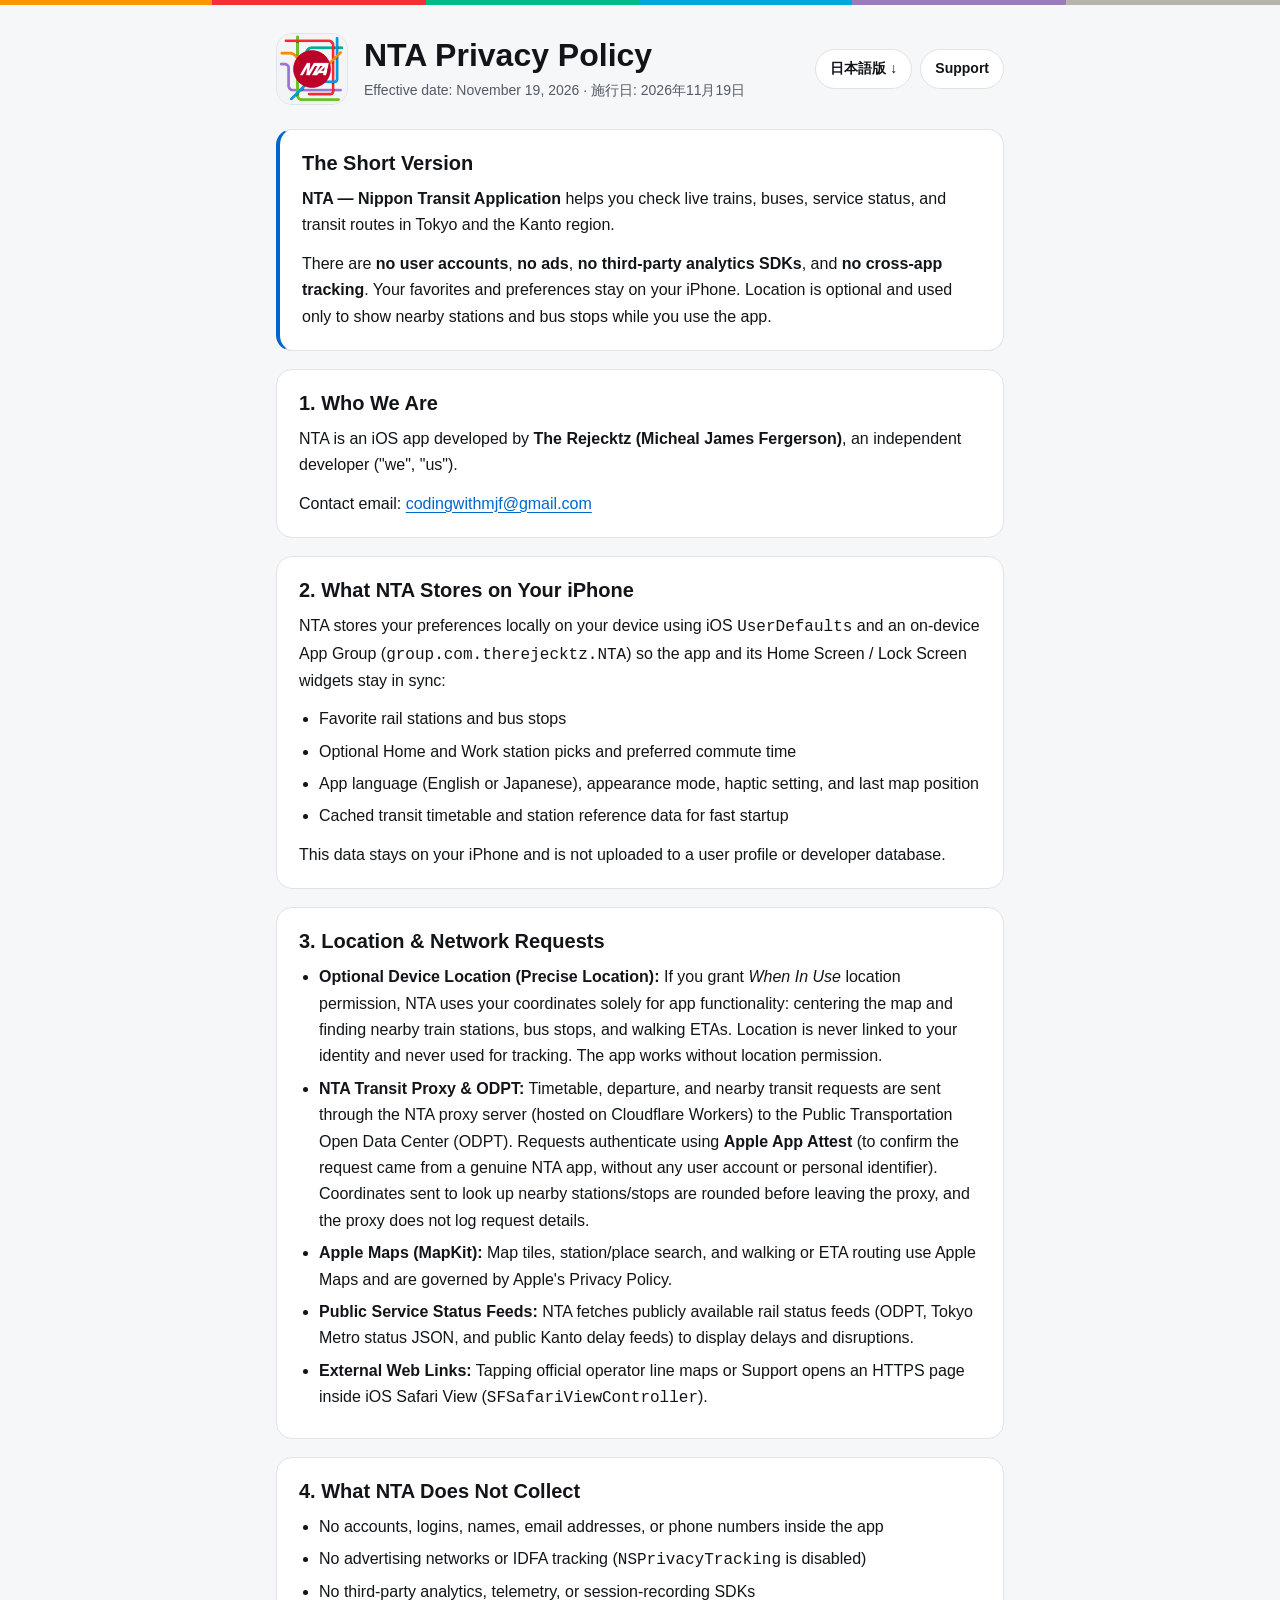
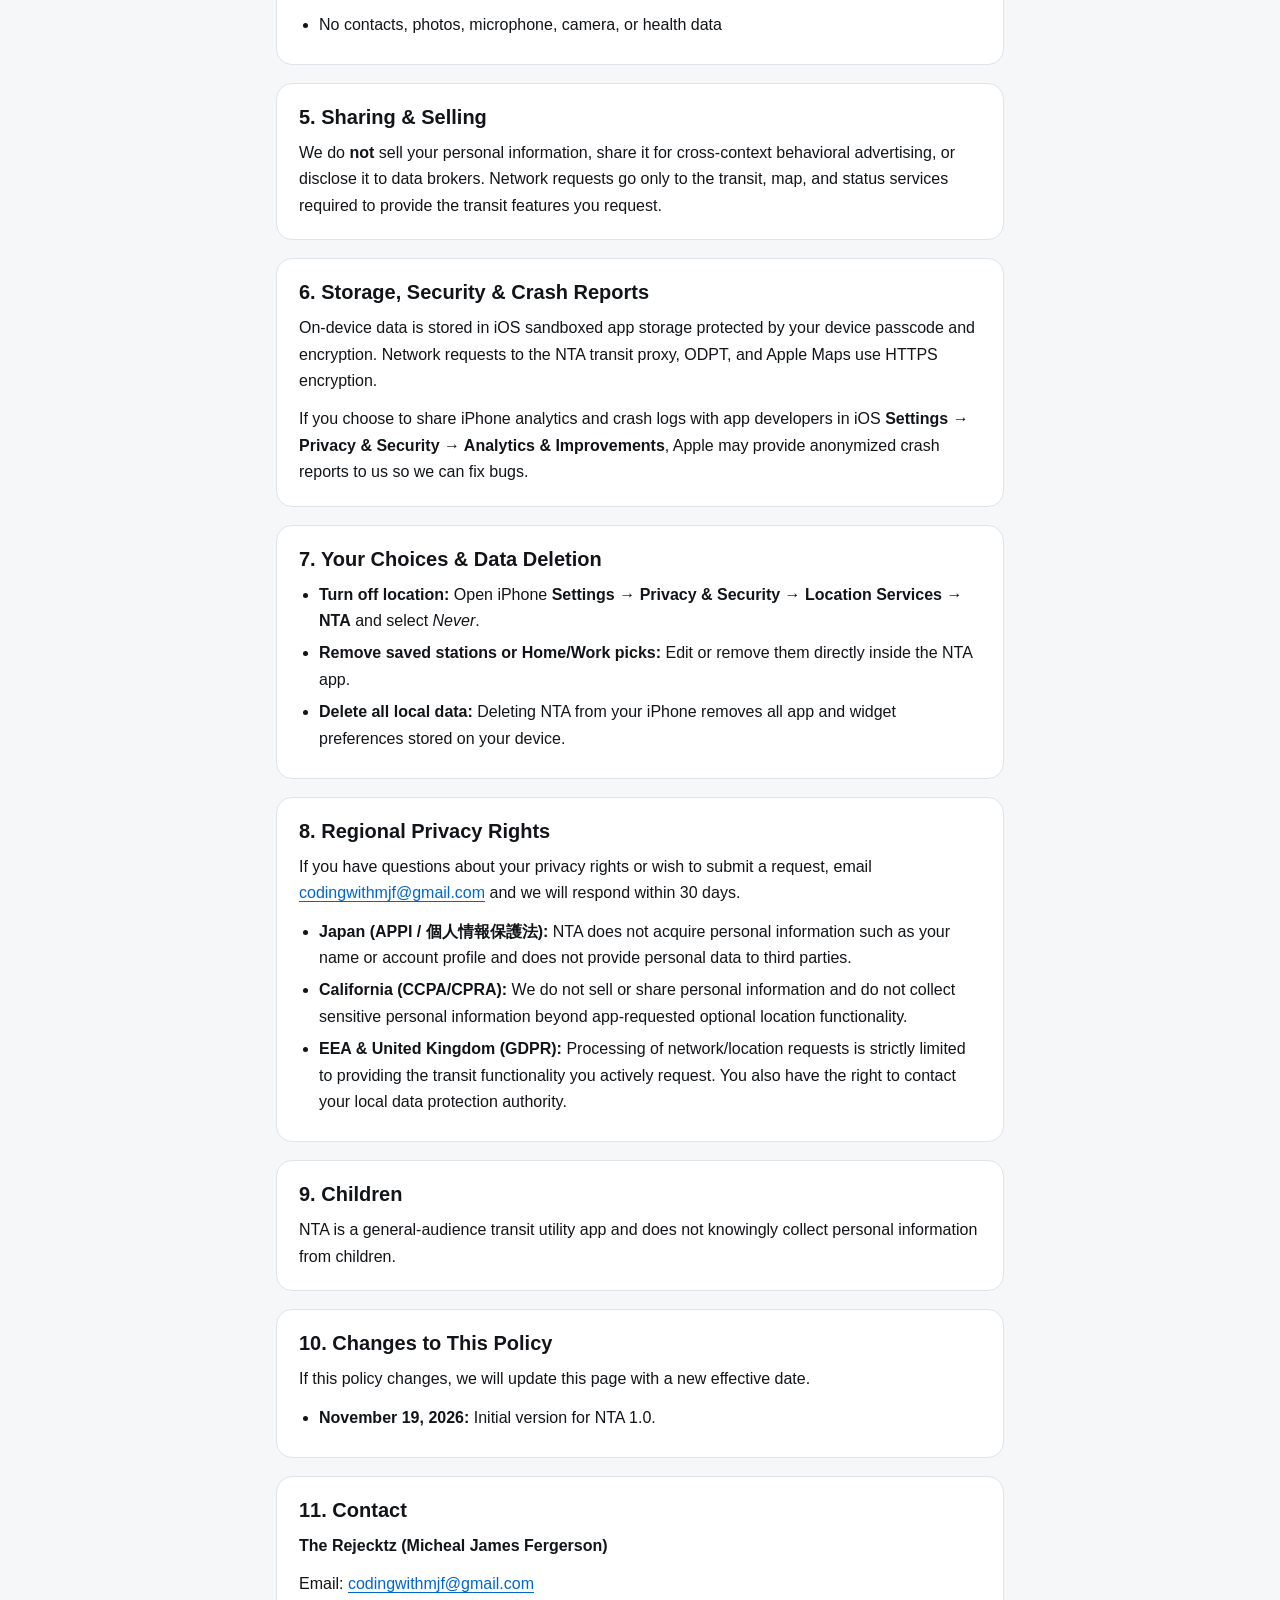
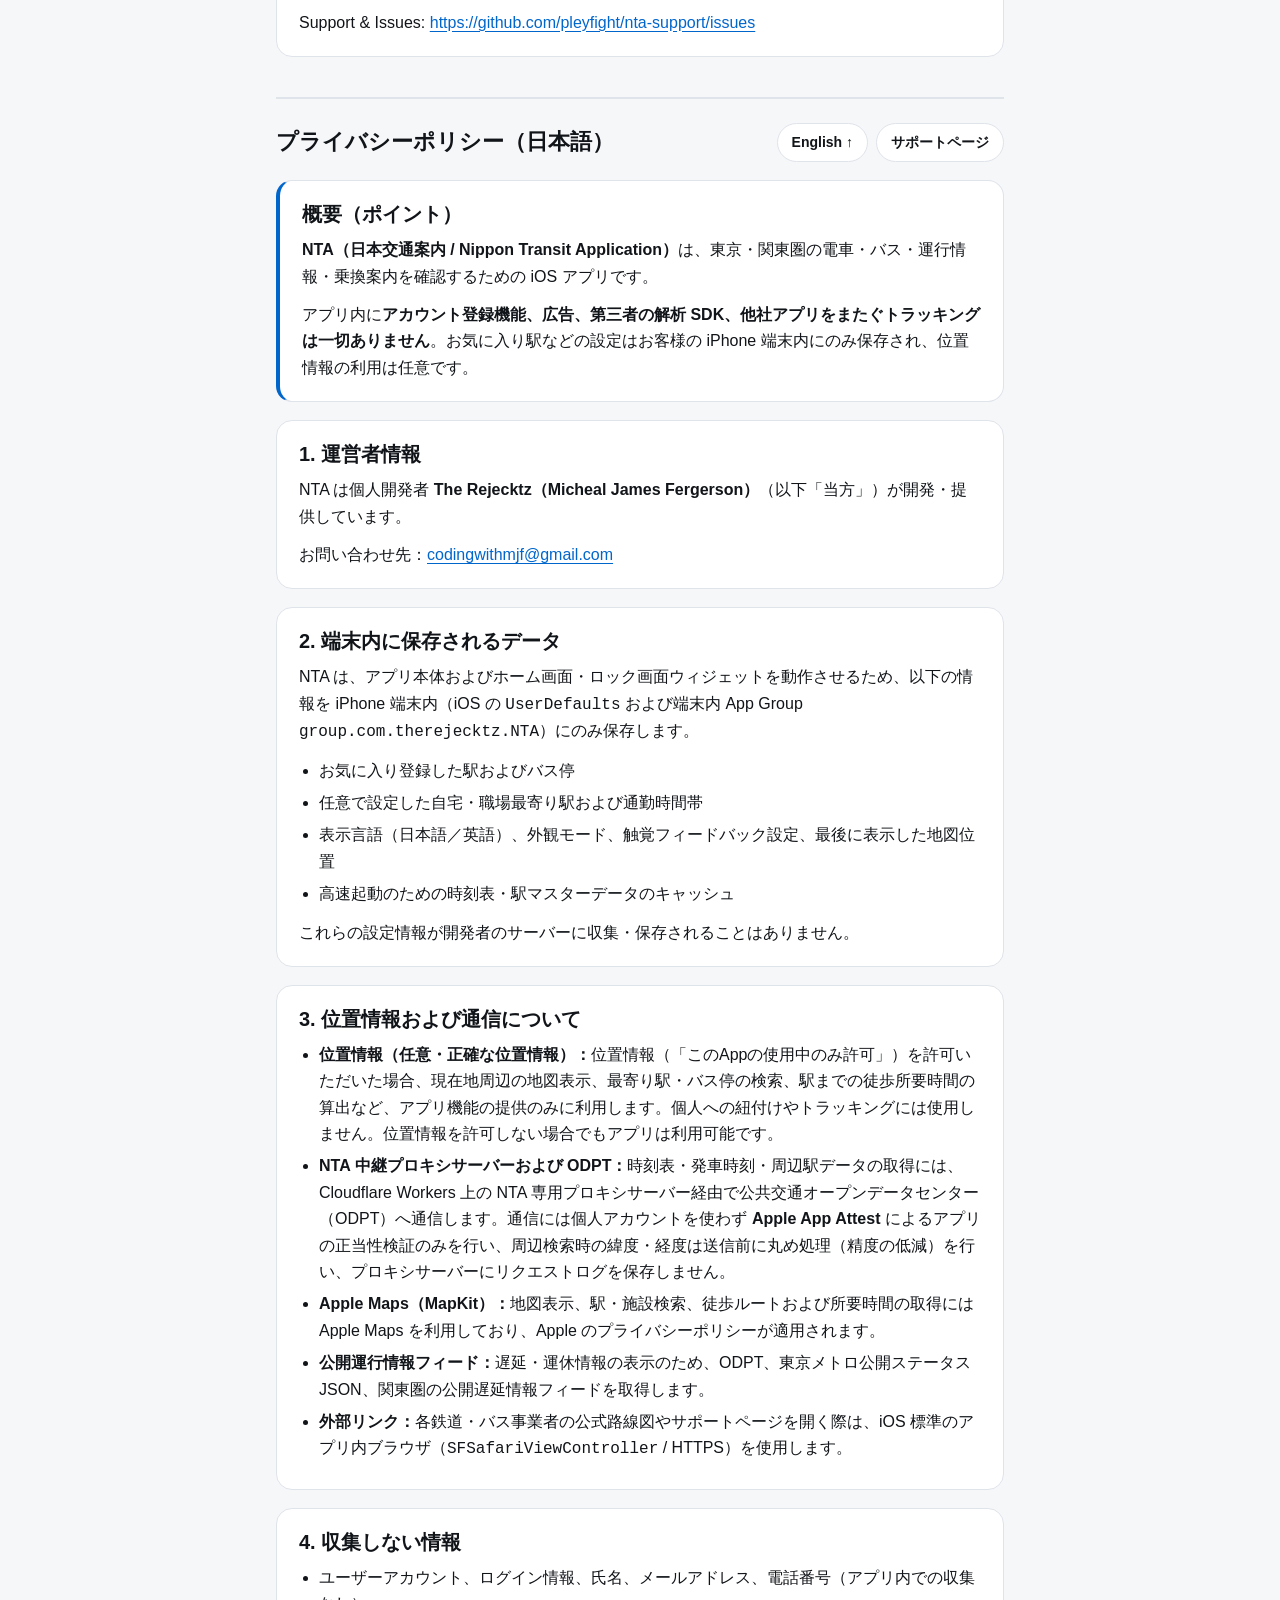
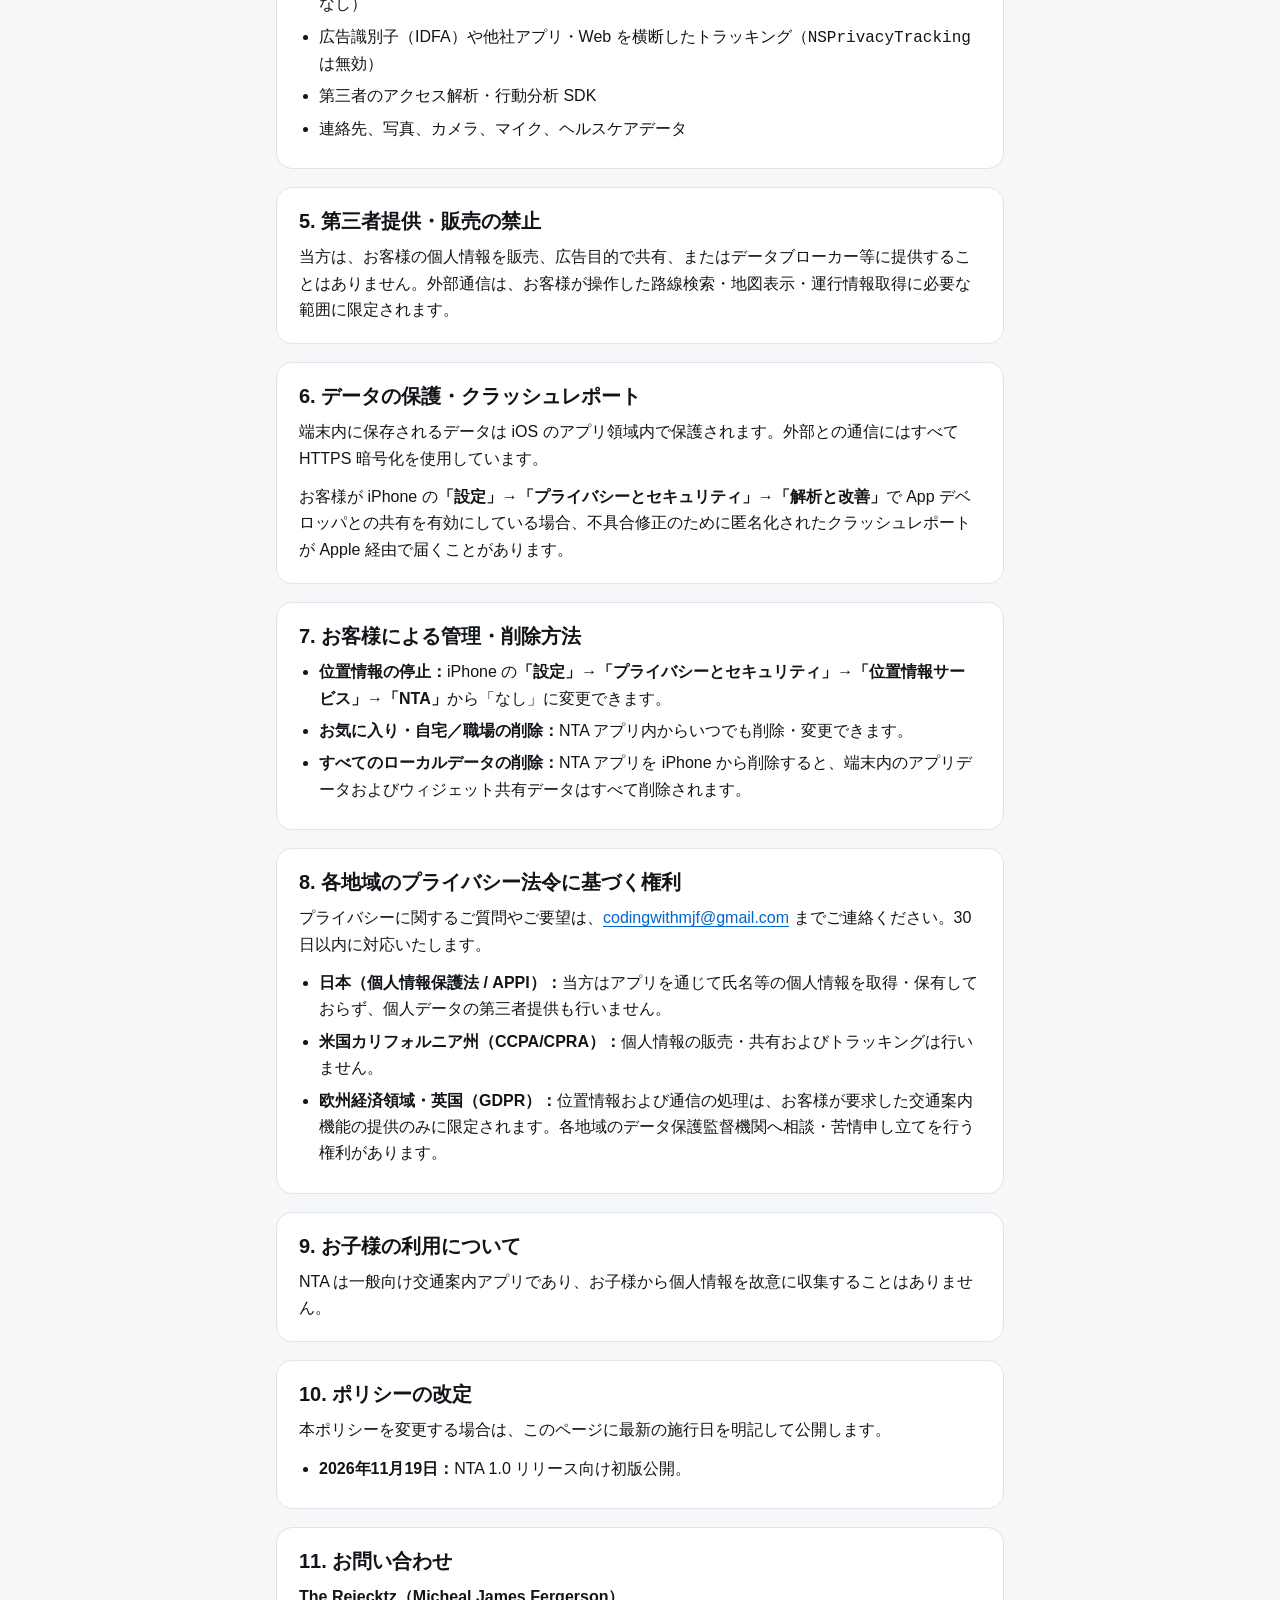
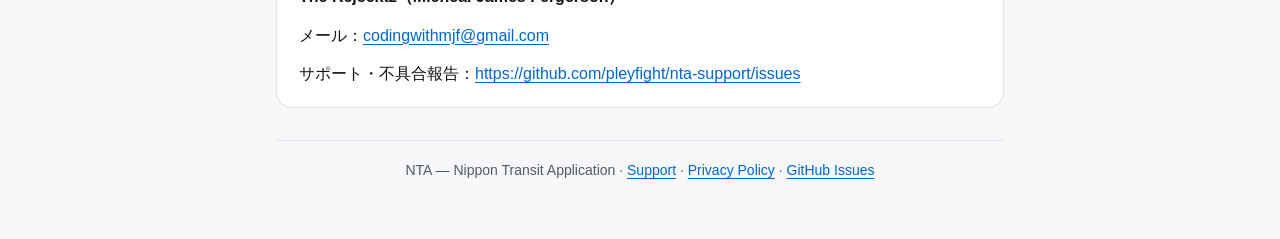
==== privacy.html @ 33166bc8 "Initial NTA support and privacy policy site" ====
<!doctype html>
<html lang="en">
<head>
<meta charset="utf-8">
<meta name="viewport" content="width=device-width, initial-scale=1">
<title>NTA — Privacy Policy / プライバシーポリシー</title>
<meta name="description" content="Privacy Policy for NTA — Nippon Transit Application (iOS). What data is used, what stays on your iPhone, and your rights. 東京・関東圏向けアプリ NTA のプライバシーポリシー。">
<link rel="icon" href="icon.png">
<link rel="apple-touch-icon" href="apple-touch-icon.png">
<style>
:root {
  --bg: #f6f7f9;
  --card: #ffffff;
  --ink: #111418;
  --muted: #525a65;
  --border: #dfe3ea;
  --accent: #0066cc;
  --accent-ink: #ffffff;
  --stripe: linear-gradient(90deg, #ff9500 0% 16.6%, #f62e36 16.6% 33.3%, #00bb85 33.3% 50%, #00a7db 50% 66.6%, #9b7cb6 66.6% 83.3%, #b5b5ac 83.3% 100%);
}
@media (prefers-color-scheme: dark) {
  :root {
    --bg: #0c0f14;
    --card: #151a22;
    --ink: #f1f4f8;
    --muted: #a6b0bd;
    --border: #272f3b;
    --accent: #4ea1ff;
    --accent-ink: #07121e;
  }
}
* { box-sizing: border-box; }
html { scroll-behavior: smooth; }
@media (prefers-reduced-motion: reduce) { html { scroll-behavior: auto; } }
body {
  margin: 0;
  background: var(--bg);
  color: var(--ink);
  font: 16px/1.65 -apple-system, BlinkMacSystemFont, "Hiragino Sans", "Hiragino Kaku Gothic ProN", "Yu Gothic", "Helvetica Neue", Arial, sans-serif;
}
.line-stripe { height: 5px; width: 100%; background: var(--stripe); }
main { max-width: 760px; margin: 0 auto; padding: 28px 16px 64px; }
header {
  display: flex;
  flex-wrap: wrap;
  align-items: center;
  justify-content: space-between;
  gap: 16px;
  margin-bottom: 24px;
}
.brand { display: flex; align-items: center; gap: 16px; min-width: 0; }
.brand img {
  width: 72px;
  height: 72px;
  border-radius: 16px;
  border: 1px solid var(--border);
  flex: none;
}
h1 { font-size: clamp(24px, 5vw, 32px); line-height: 1.2; margin: 0; font-weight: 700; }
.subtitle { margin: 4px 0 0; color: var(--muted); font-size: 14px; }
.lang-bar { display: flex; flex-wrap: wrap; gap: 8px; }
.pill {
  display: inline-block;
  padding: 7px 14px;
  border-radius: 999px;
  border: 1px solid var(--border);
  background: var(--card);
  color: var(--ink);
  text-decoration: none;
  font-size: 14px;
  font-weight: 600;
}
.card {
  background: var(--card);
  border: 1px solid var(--border);
  border-radius: 16px;
  padding: 20px 22px;
  margin-bottom: 18px;
  scroll-margin-top: 16px;
}
.card.summary { border-left: 4px solid var(--accent); }
h2 { font-size: 20px; line-height: 1.3; margin: 0 0 10px; font-weight: 700; }
p { margin: 0 0 12px; }
p:last-child, ul:last-child, ol:last-child { margin-bottom: 0; }
ul, ol { margin: 0 0 12px; padding-left: 20px; }
li { margin-bottom: 6px; }
a { color: var(--accent); text-underline-offset: 3px; }
.section-divider {
  display: flex;
  align-items: center;
  justify-content: space-between;
  gap: 12px;
  margin: 40px 0 18px;
  padding-top: 24px;
  border-top: 2px solid var(--border);
  scroll-margin-top: 16px;
}
.section-divider h2 { margin: 0; font-size: 22px; }
footer {
  margin-top: 32px;
  padding-top: 18px;
  border-top: 1px solid var(--border);
  text-align: center;
  color: var(--muted);
  font-size: 14px;
}
@media (max-width: 520px) {
  .card { padding: 18px 16px; }
  .brand img { width: 60px; height: 60px; border-radius: 14px; }
}
</style>
</head>
<body>
<div class="line-stripe" aria-hidden="true"></div>
<main>
<header>
  <div class="brand">
    <img src="icon.png" alt="NTA app icon">
    <div>
      <h1>NTA Privacy Policy</h1>
      <p class="subtitle">Effective date: November 19, 2026 · 施行日: 2026年11月19日</p>
    </div>
  </div>
  <nav class="lang-bar" aria-label="Navigation">
    <a class="pill" href="#ja">日本語版 ↓</a>
    <a class="pill" href="index.html">Support</a>
  </nav>
</header>

<section id="en" aria-label="English Privacy Policy">
  <div class="card summary">
    <h2>The Short Version</h2>
    <p><strong>NTA — Nippon Transit Application</strong> helps you check live trains, buses, service status, and transit routes in Tokyo and the Kanto region.</p>
    <p>There are <strong>no user accounts</strong>, <strong>no ads</strong>, <strong>no third-party analytics SDKs</strong>, and <strong>no cross-app tracking</strong>. Your favorites and preferences stay on your iPhone. Location is optional and used only to show nearby stations and bus stops while you use the app.</p>
  </div>

  <div class="card">
    <h2>1. Who We Are</h2>
    <p>NTA is an iOS app developed by <strong>The Rejecktz (Micheal James Fergerson)</strong>, an independent developer ("we", "us").</p>
    <p>Contact email: <a href="mailto:codingwithmjf@gmail.com">codingwithmjf@gmail.com</a></p>
  </div>

  <div class="card">
    <h2>2. What NTA Stores on Your iPhone</h2>
    <p>NTA stores your preferences locally on your device using iOS <code>UserDefaults</code> and an on-device App Group (<code>group.com.therejecktz.NTA</code>) so the app and its Home Screen / Lock Screen widgets stay in sync:</p>
    <ul>
      <li>Favorite rail stations and bus stops</li>
      <li>Optional Home and Work station picks and preferred commute time</li>
      <li>App language (English or Japanese), appearance mode, haptic setting, and last map position</li>
      <li>Cached transit timetable and station reference data for fast startup</li>
    </ul>
    <p>This data stays on your iPhone and is not uploaded to a user profile or developer database.</p>
  </div>

  <div class="card">
    <h2>3. Location &amp; Network Requests</h2>
    <ul>
      <li><strong>Optional Device Location (Precise Location):</strong> If you grant <em>When In Use</em> location permission, NTA uses your coordinates solely for app functionality: centering the map and finding nearby train stations, bus stops, and walking ETAs. Location is never linked to your identity and never used for tracking. The app works without location permission.</li>
      <li><strong>NTA Transit Proxy &amp; ODPT:</strong> Timetable, departure, and nearby transit requests are sent through the NTA proxy server (hosted on Cloudflare Workers) to the Public Transportation Open Data Center (ODPT). Requests authenticate using <strong>Apple App Attest</strong> (to confirm the request came from a genuine NTA app, without any user account or personal identifier). Coordinates sent to look up nearby stations/stops are rounded before leaving the proxy, and the proxy does not log request details.</li>
      <li><strong>Apple Maps (MapKit):</strong> Map tiles, station/place search, and walking or ETA routing use Apple Maps and are governed by Apple's Privacy Policy.</li>
      <li><strong>Public Service Status Feeds:</strong> NTA fetches publicly available rail status feeds (ODPT, Tokyo Metro status JSON, and public Kanto delay feeds) to display delays and disruptions.</li>
      <li><strong>External Web Links:</strong> Tapping official operator line maps or Support opens an HTTPS page inside iOS Safari View (<code>SFSafariViewController</code>).</li>
    </ul>
  </div>

  <div class="card">
    <h2>4. What NTA Does Not Collect</h2>
    <ul>
      <li>No accounts, logins, names, email addresses, or phone numbers inside the app</li>
      <li>No advertising networks or IDFA tracking (<code>NSPrivacyTracking</code> is disabled)</li>
      <li>No third-party analytics, telemetry, or session-recording SDKs</li>
      <li>No contacts, photos, microphone, camera, or health data</li>
    </ul>
  </div>

  <div class="card">
    <h2>5. Sharing &amp; Selling</h2>
    <p>We do <strong>not</strong> sell your personal information, share it for cross-context behavioral advertising, or disclose it to data brokers. Network requests go only to the transit, map, and status services required to provide the transit features you request.</p>
  </div>

  <div class="card">
    <h2>6. Storage, Security &amp; Crash Reports</h2>
    <p>On-device data is stored in iOS sandboxed app storage protected by your device passcode and encryption. Network requests to the NTA transit proxy, ODPT, and Apple Maps use HTTPS encryption.</p>
    <p>If you choose to share iPhone analytics and crash logs with app developers in iOS <strong>Settings &rarr; Privacy &amp; Security &rarr; Analytics &amp; Improvements</strong>, Apple may provide anonymized crash reports to us so we can fix bugs.</p>
  </div>

  <div class="card">
    <h2>7. Your Choices &amp; Data Deletion</h2>
    <ul>
      <li><strong>Turn off location:</strong> Open iPhone <strong>Settings &rarr; Privacy &amp; Security &rarr; Location Services &rarr; NTA</strong> and select <em>Never</em>.</li>
      <li><strong>Remove saved stations or Home/Work picks:</strong> Edit or remove them directly inside the NTA app.</li>
      <li><strong>Delete all local data:</strong> Deleting NTA from your iPhone removes all app and widget preferences stored on your device.</li>
    </ul>
  </div>

  <div class="card">
    <h2>8. Regional Privacy Rights</h2>
    <p>If you have questions about your privacy rights or wish to submit a request, email <a href="mailto:codingwithmjf@gmail.com">codingwithmjf@gmail.com</a> and we will respond within 30 days.</p>
    <ul>
      <li><strong>Japan (APPI / 個人情報保護法):</strong> NTA does not acquire personal information such as your name or account profile and does not provide personal data to third parties.</li>
      <li><strong>California (CCPA/CPRA):</strong> We do not sell or share personal information and do not collect sensitive personal information beyond app-requested optional location functionality.</li>
      <li><strong>EEA &amp; United Kingdom (GDPR):</strong> Processing of network/location requests is strictly limited to providing the transit functionality you actively request. You also have the right to contact your local data protection authority.</li>
    </ul>
  </div>

  <div class="card">
    <h2>9. Children</h2>
    <p>NTA is a general-audience transit utility app and does not knowingly collect personal information from children.</p>
  </div>

  <div class="card">
    <h2>10. Changes to This Policy</h2>
    <p>If this policy changes, we will update this page with a new effective date.</p>
    <ul>
      <li><strong>November 19, 2026:</strong> Initial version for NTA 1.0.</li>
    </ul>
  </div>

  <div class="card">
    <h2>11. Contact</h2>
    <p><strong>The Rejecktz (Micheal James Fergerson)</strong></p>
    <p>Email: <a href="mailto:codingwithmjf@gmail.com">codingwithmjf@gmail.com</a></p>
    <p>Support &amp; Issues: <a href="https://github.com/pleyfight/nta-support/issues">https://github.com/pleyfight/nta-support/issues</a></p>
  </div>
</section>

<div class="section-divider" id="ja">
  <h2>プライバシーポリシー（日本語）</h2>
  <div class="lang-bar">
    <a class="pill" href="#en">English ↑</a>
    <a class="pill" href="index.html#ja">サポートページ</a>
  </div>
</div>

<section aria-label="日本語プライバシーポリシー">
  <div class="card summary">
    <h2>概要（ポイント）</h2>
    <p><strong>NTA（日本交通案内 / Nippon Transit Application）</strong>は、東京・関東圏の電車・バス・運行情報・乗換案内を確認するための iOS アプリです。</p>
    <p>アプリ内に<strong>アカウント登録機能、広告、第三者の解析 SDK、他社アプリをまたぐトラッキングは一切ありません</strong>。お気に入り駅などの設定はお客様の iPhone 端末内にのみ保存され、位置情報の利用は任意です。</p>
  </div>

  <div class="card">
    <h2>1. 運営者情報</h2>
    <p>NTA は個人開発者 <strong>The Rejecktz（Micheal James Fergerson）</strong>（以下「当方」）が開発・提供しています。</p>
    <p>お問い合わせ先：<a href="mailto:codingwithmjf@gmail.com">codingwithmjf@gmail.com</a></p>
  </div>

  <div class="card">
    <h2>2. 端末内に保存されるデータ</h2>
    <p>NTA は、アプリ本体およびホーム画面・ロック画面ウィジェットを動作させるため、以下の情報を iPhone 端末内（iOS の <code>UserDefaults</code> および端末内 App Group <code>group.com.therejecktz.NTA</code>）にのみ保存します。</p>
    <ul>
      <li>お気に入り登録した駅およびバス停</li>
      <li>任意で設定した自宅・職場最寄り駅および通勤時間帯</li>
      <li>表示言語（日本語／英語）、外観モード、触覚フィードバック設定、最後に表示した地図位置</li>
      <li>高速起動のための時刻表・駅マスターデータのキャッシュ</li>
    </ul>
    <p>これらの設定情報が開発者のサーバーに収集・保存されることはありません。</p>
  </div>

  <div class="card">
    <h2>3. 位置情報および通信について</h2>
    <ul>
      <li><strong>位置情報（任意・正確な位置情報）：</strong>位置情報（「このAppの使用中のみ許可」）を許可いただいた場合、現在地周辺の地図表示、最寄り駅・バス停の検索、駅までの徒歩所要時間の算出など、アプリ機能の提供のみに利用します。個人への紐付けやトラッキングには使用しません。位置情報を許可しない場合でもアプリは利用可能です。</li>
      <li><strong>NTA 中継プロキシサーバーおよび ODPT：</strong>時刻表・発車時刻・周辺駅データの取得には、Cloudflare Workers 上の NTA 専用プロキシサーバー経由で公共交通オープンデータセンター（ODPT）へ通信します。通信には個人アカウントを使わず <strong>Apple App Attest</strong> によるアプリの正当性検証のみを行い、周辺検索時の緯度・経度は送信前に丸め処理（精度の低減）を行い、プロキシサーバーにリクエストログを保存しません。</li>
      <li><strong>Apple Maps（MapKit）：</strong>地図表示、駅・施設検索、徒歩ルートおよび所要時間の取得には Apple Maps を利用しており、Apple のプライバシーポリシーが適用されます。</li>
      <li><strong>公開運行情報フィード：</strong>遅延・運休情報の表示のため、ODPT、東京メトロ公開ステータス JSON、関東圏の公開遅延情報フィードを取得します。</li>
      <li><strong>外部リンク：</strong>各鉄道・バス事業者の公式路線図やサポートページを開く際は、iOS 標準のアプリ内ブラウザ（<code>SFSafariViewController</code> / HTTPS）を使用します。</li>
    </ul>
  </div>

  <div class="card">
    <h2>4. 収集しない情報</h2>
    <ul>
      <li>ユーザーアカウント、ログイン情報、氏名、メールアドレス、電話番号（アプリ内での収集なし）</li>
      <li>広告識別子（IDFA）や他社アプリ・Web を横断したトラッキング（<code>NSPrivacyTracking</code> は無効）</li>
      <li>第三者のアクセス解析・行動分析 SDK</li>
      <li>連絡先、写真、カメラ、マイク、ヘルスケアデータ</li>
    </ul>
  </div>

  <div class="card">
    <h2>5. 第三者提供・販売の禁止</h2>
    <p>当方は、お客様の個人情報を販売、広告目的で共有、またはデータブローカー等に提供することはありません。外部通信は、お客様が操作した路線検索・地図表示・運行情報取得に必要な範囲に限定されます。</p>
  </div>

  <div class="card">
    <h2>6. データの保護・クラッシュレポート</h2>
    <p>端末内に保存されるデータは iOS のアプリ領域内で保護されます。外部との通信にはすべて HTTPS 暗号化を使用しています。</p>
    <p>お客様が iPhone の<strong>「設定」&rarr;「プライバシーとセキュリティ」&rarr;「解析と改善」</strong>で App デベロッパとの共有を有効にしている場合、不具合修正のために匿名化されたクラッシュレポートが Apple 経由で届くことがあります。</p>
  </div>

  <div class="card">
    <h2>7. お客様による管理・削除方法</h2>
    <ul>
      <li><strong>位置情報の停止：</strong>iPhone の<strong>「設定」&rarr;「プライバシーとセキュリティ」&rarr;「位置情報サービス」&rarr;「NTA」</strong>から「なし」に変更できます。</li>
      <li><strong>お気に入り・自宅／職場の削除：</strong>NTA アプリ内からいつでも削除・変更できます。</li>
      <li><strong>すべてのローカルデータの削除：</strong>NTA アプリを iPhone から削除すると、端末内のアプリデータおよびウィジェット共有データはすべて削除されます。</li>
    </ul>
  </div>

  <div class="card">
    <h2>8. 各地域のプライバシー法令に基づく権利</h2>
    <p>プライバシーに関するご質問やご要望は、<a href="mailto:codingwithmjf@gmail.com">codingwithmjf@gmail.com</a> までご連絡ください。30日以内に対応いたします。</p>
    <ul>
      <li><strong>日本（個人情報保護法 / APPI）：</strong>当方はアプリを通じて氏名等の個人情報を取得・保有しておらず、個人データの第三者提供も行いません。</li>
      <li><strong>米国カリフォルニア州（CCPA/CPRA）：</strong>個人情報の販売・共有およびトラッキングは行いません。</li>
      <li><strong>欧州経済領域・英国（GDPR）：</strong>位置情報および通信の処理は、お客様が要求した交通案内機能の提供のみに限定されます。各地域のデータ保護監督機関へ相談・苦情申し立てを行う権利があります。</li>
    </ul>
  </div>

  <div class="card">
    <h2>9. お子様の利用について</h2>
    <p>NTA は一般向け交通案内アプリであり、お子様から個人情報を故意に収集することはありません。</p>
  </div>

  <div class="card">
    <h2>10. ポリシーの改定</h2>
    <p>本ポリシーを変更する場合は、このページに最新の施行日を明記して公開します。</p>
    <ul>
      <li><strong>2026年11月19日：</strong>NTA 1.0 リリース向け初版公開。</li>
    </ul>
  </div>

  <div class="card">
    <h2>11. お問い合わせ</h2>
    <p><strong>The Rejecktz（Micheal James Fergerson）</strong></p>
    <p>メール：<a href="mailto:codingwithmjf@gmail.com">codingwithmjf@gmail.com</a></p>
    <p>サポート・不具合報告：<a href="https://github.com/pleyfight/nta-support/issues">https://github.com/pleyfight/nta-support/issues</a></p>
  </div>
</section>

<footer>
  NTA — Nippon Transit Application ·
  <a href="index.html">Support</a> ·
  <a href="privacy.html">Privacy Policy</a> ·
  <a href="https://github.com/pleyfight/nta-support/issues">GitHub Issues</a>
</footer>
</main>
</body>
</html>
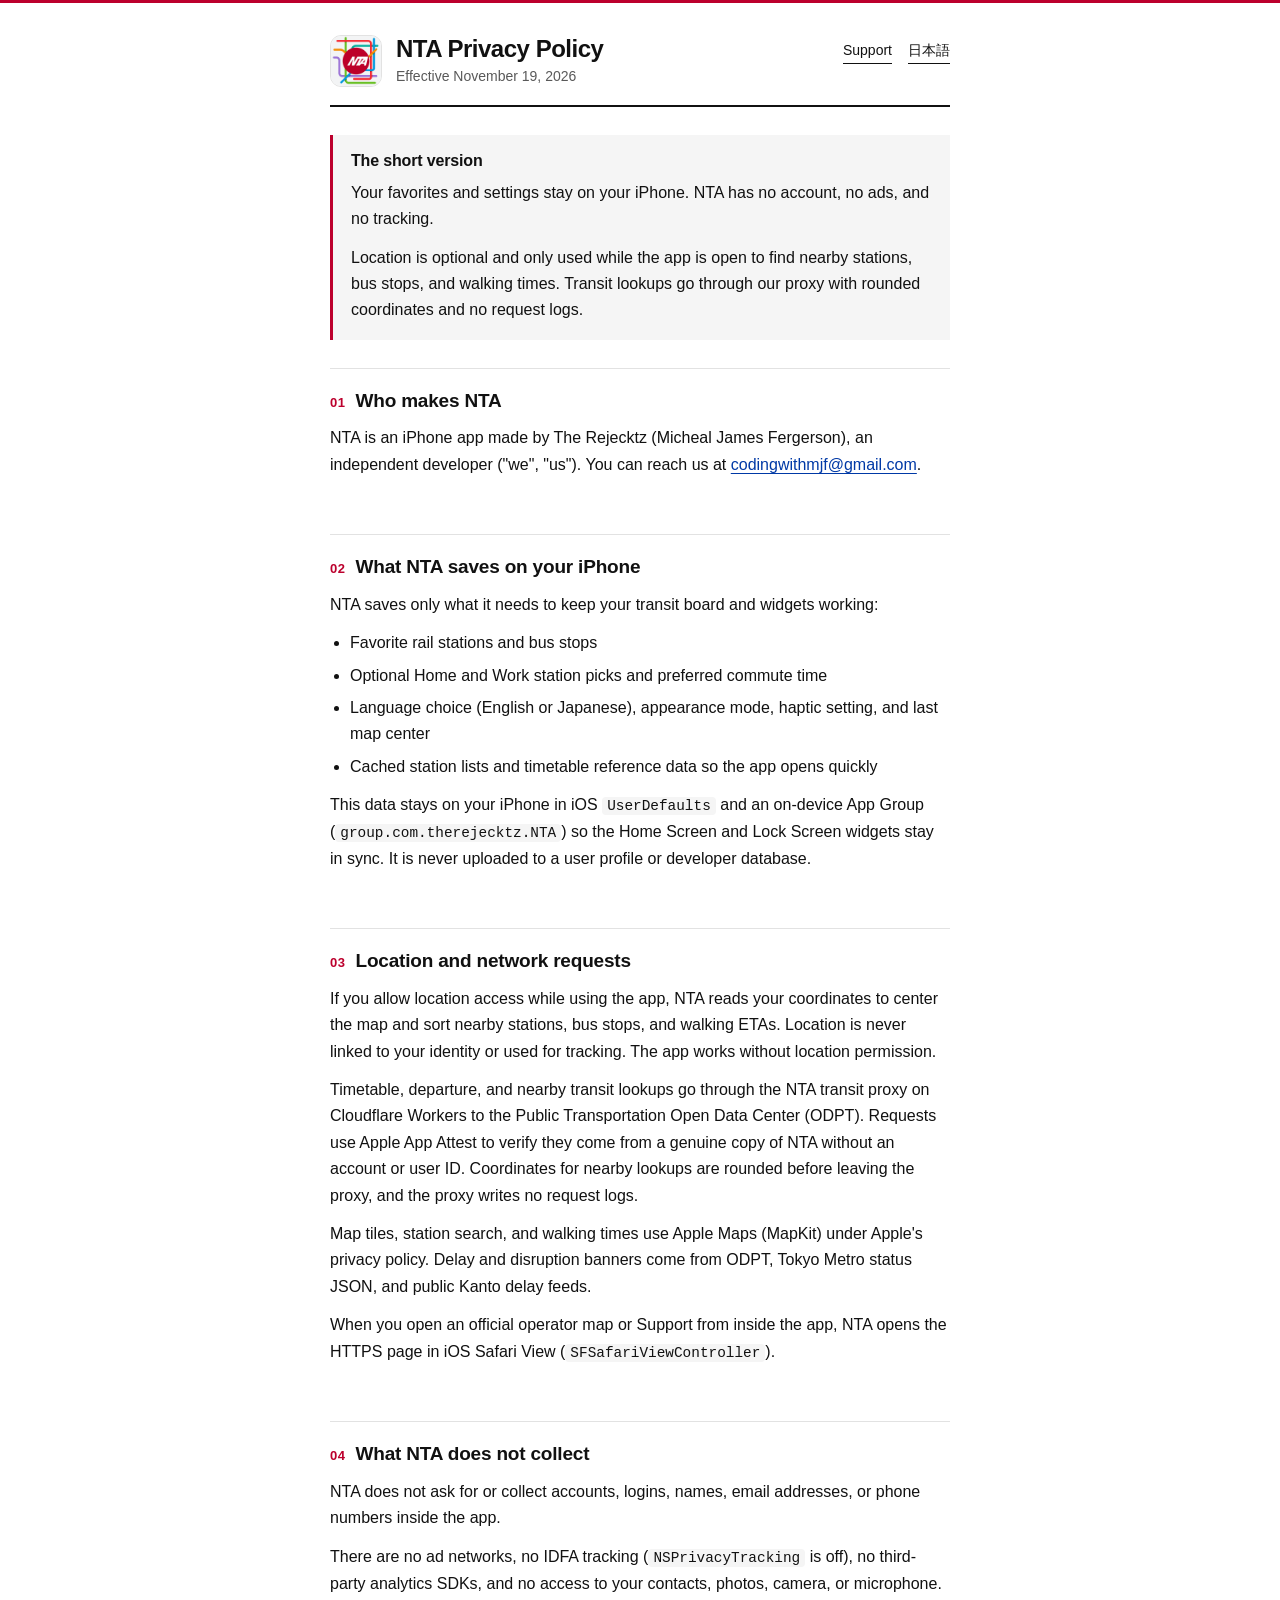
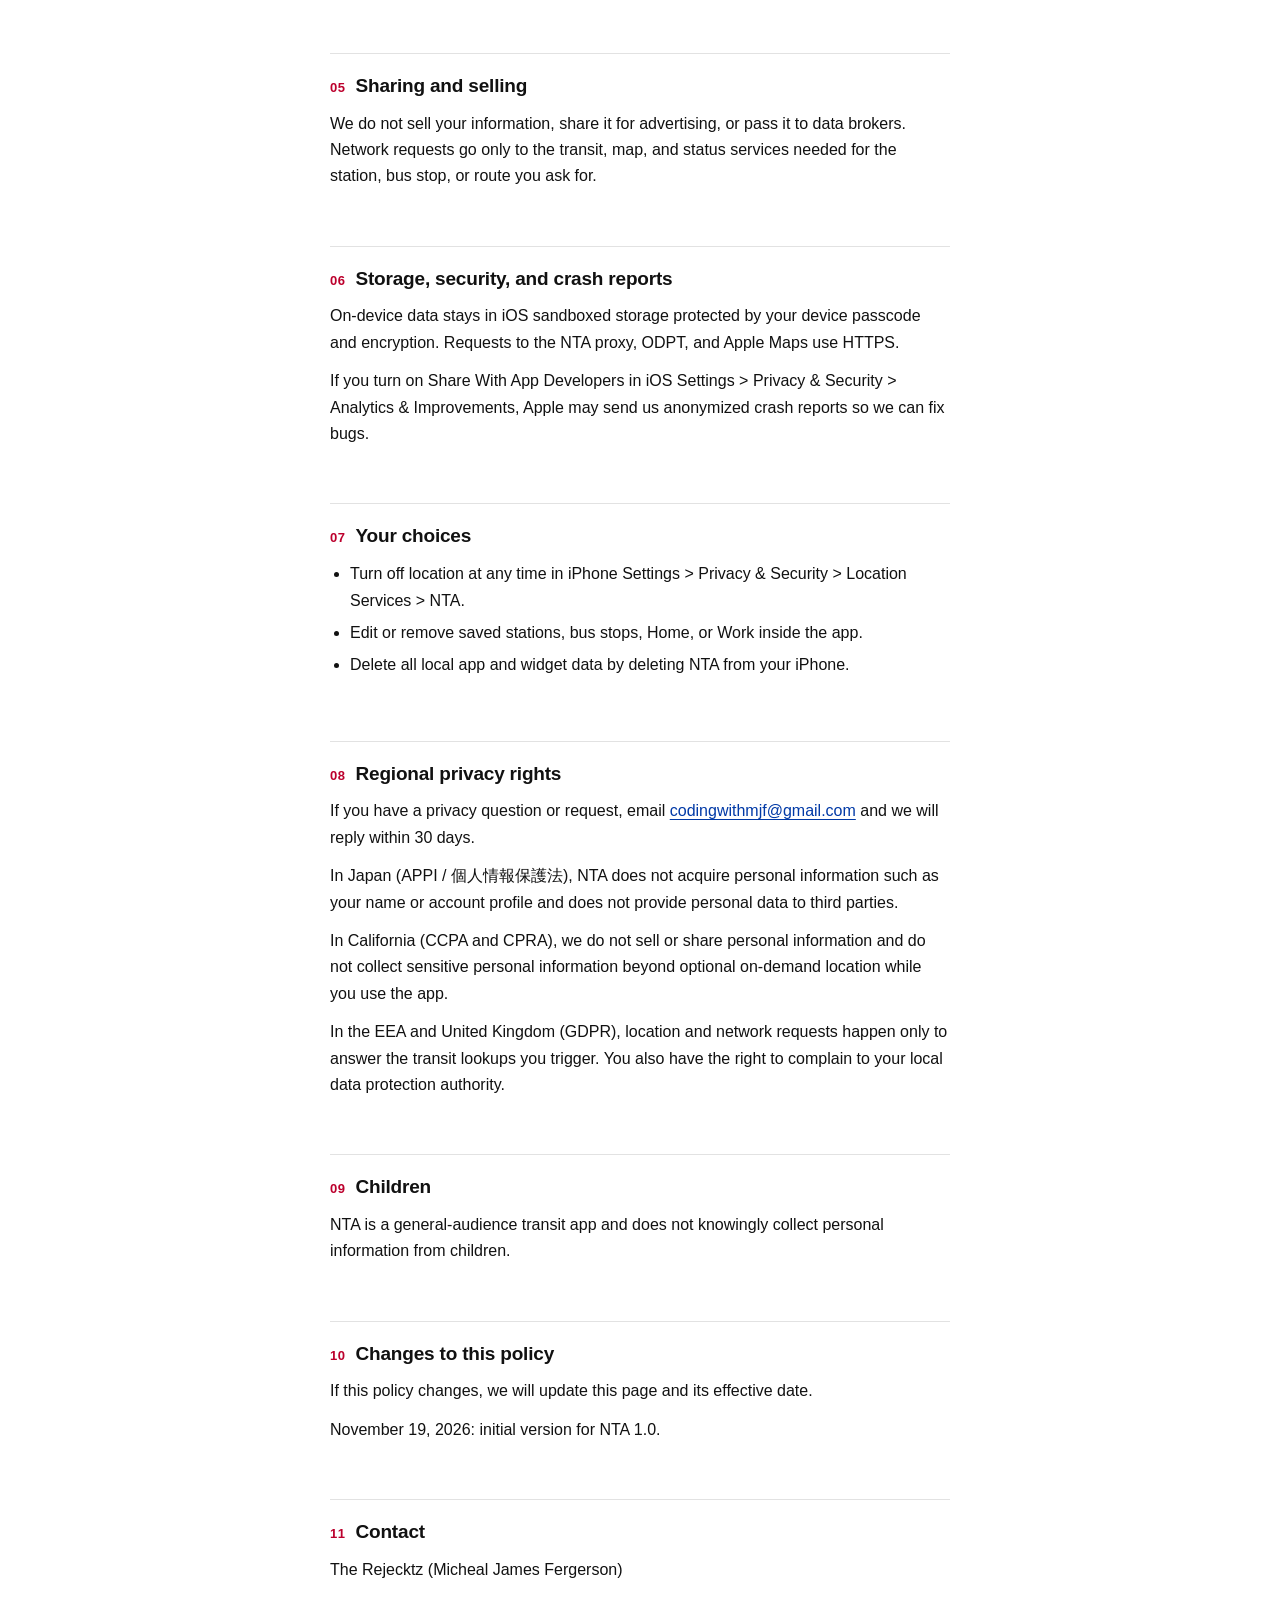
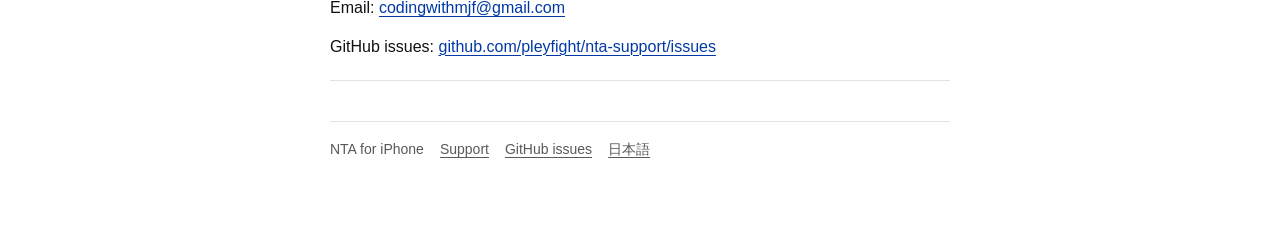
==== commit 290aa548: "Redesign support and privacy pages without card/pill boilerplate" ====
--- a/privacy.html
+++ b/privacy.html
@@ -3,337 +3,117 @@
 <head>
 <meta charset="utf-8">
 <meta name="viewport" content="width=device-width, initial-scale=1">
-<title>NTA — Privacy Policy / プライバシーポリシー</title>
-<meta name="description" content="Privacy Policy for NTA — Nippon Transit Application (iOS). What data is used, what stays on your iPhone, and your rights. 東京・関東圏向けアプリ NTA のプライバシーポリシー。">
+<title>NTA Privacy Policy</title>
+<meta name="description" content="Privacy policy for NTA (Nippon Transit Application) on iPhone.">
+<link rel="alternate" hreflang="ja" href="ja/privacy.html">
 <link rel="icon" href="icon.png">
 <link rel="apple-touch-icon" href="apple-touch-icon.png">
-<style>
-:root {
-  --bg: #f6f7f9;
-  --card: #ffffff;
-  --ink: #111418;
-  --muted: #525a65;
-  --border: #dfe3ea;
-  --accent: #0066cc;
-  --accent-ink: #ffffff;
-  --stripe: linear-gradient(90deg, #ff9500 0% 16.6%, #f62e36 16.6% 33.3%, #00bb85 33.3% 50%, #00a7db 50% 66.6%, #9b7cb6 66.6% 83.3%, #b5b5ac 83.3% 100%);
-}
-@media (prefers-color-scheme: dark) {
-  :root {
-    --bg: #0c0f14;
-    --card: #151a22;
-    --ink: #f1f4f8;
-    --muted: #a6b0bd;
-    --border: #272f3b;
-    --accent: #4ea1ff;
-    --accent-ink: #07121e;
-  }
-}
-* { box-sizing: border-box; }
-html { scroll-behavior: smooth; }
-@media (prefers-reduced-motion: reduce) { html { scroll-behavior: auto; } }
-body {
-  margin: 0;
-  background: var(--bg);
-  color: var(--ink);
-  font: 16px/1.65 -apple-system, BlinkMacSystemFont, "Hiragino Sans", "Hiragino Kaku Gothic ProN", "Yu Gothic", "Helvetica Neue", Arial, sans-serif;
-}
-.line-stripe { height: 5px; width: 100%; background: var(--stripe); }
-main { max-width: 760px; margin: 0 auto; padding: 28px 16px 64px; }
-header {
-  display: flex;
-  flex-wrap: wrap;
-  align-items: center;
-  justify-content: space-between;
-  gap: 16px;
-  margin-bottom: 24px;
-}
-.brand { display: flex; align-items: center; gap: 16px; min-width: 0; }
-.brand img {
-  width: 72px;
-  height: 72px;
-  border-radius: 16px;
-  border: 1px solid var(--border);
-  flex: none;
-}
-h1 { font-size: clamp(24px, 5vw, 32px); line-height: 1.2; margin: 0; font-weight: 700; }
-.subtitle { margin: 4px 0 0; color: var(--muted); font-size: 14px; }
-.lang-bar { display: flex; flex-wrap: wrap; gap: 8px; }
-.pill {
-  display: inline-block;
-  padding: 7px 14px;
-  border-radius: 999px;
-  border: 1px solid var(--border);
-  background: var(--card);
-  color: var(--ink);
-  text-decoration: none;
-  font-size: 14px;
-  font-weight: 600;
-}
-.card {
-  background: var(--card);
-  border: 1px solid var(--border);
-  border-radius: 16px;
-  padding: 20px 22px;
-  margin-bottom: 18px;
-  scroll-margin-top: 16px;
-}
-.card.summary { border-left: 4px solid var(--accent); }
-h2 { font-size: 20px; line-height: 1.3; margin: 0 0 10px; font-weight: 700; }
-p { margin: 0 0 12px; }
-p:last-child, ul:last-child, ol:last-child { margin-bottom: 0; }
-ul, ol { margin: 0 0 12px; padding-left: 20px; }
-li { margin-bottom: 6px; }
-a { color: var(--accent); text-underline-offset: 3px; }
-.section-divider {
-  display: flex;
-  align-items: center;
-  justify-content: space-between;
-  gap: 12px;
-  margin: 40px 0 18px;
-  padding-top: 24px;
-  border-top: 2px solid var(--border);
-  scroll-margin-top: 16px;
-}
-.section-divider h2 { margin: 0; font-size: 22px; }
-footer {
-  margin-top: 32px;
-  padding-top: 18px;
-  border-top: 1px solid var(--border);
-  text-align: center;
-  color: var(--muted);
-  font-size: 14px;
-}
-@media (max-width: 520px) {
-  .card { padding: 18px 16px; }
-  .brand img { width: 60px; height: 60px; border-radius: 14px; }
-}
-</style>
+<link rel="stylesheet" href="style.css">
 </head>
 <body>
-<div class="line-stripe" aria-hidden="true"></div>
 <main>
 <header>
   <div class="brand">
     <img src="icon.png" alt="NTA app icon">
     <div>
       <h1>NTA Privacy Policy</h1>
-      <p class="subtitle">Effective date: November 19, 2026 · 施行日: 2026年11月19日</p>
+      <p class="subtitle">Effective November 19, 2026</p>
     </div>
   </div>
-  <nav class="lang-bar" aria-label="Navigation">
-    <a class="pill" href="#ja">日本語版 ↓</a>
-    <a class="pill" href="index.html">Support</a>
+  <nav aria-label="Primary">
+    <a href="index.html">Support</a>
+    <a href="ja/privacy.html" lang="ja">日本語</a>
   </nav>
 </header>
 
-<section id="en" aria-label="English Privacy Policy">
-  <div class="card summary">
-    <h2>The Short Version</h2>
-    <p><strong>NTA — Nippon Transit Application</strong> helps you check live trains, buses, service status, and transit routes in Tokyo and the Kanto region.</p>
-    <p>There are <strong>no user accounts</strong>, <strong>no ads</strong>, <strong>no third-party analytics SDKs</strong>, and <strong>no cross-app tracking</strong>. Your favorites and preferences stay on your iPhone. Location is optional and used only to show nearby stations and bus stops while you use the app.</p>
-  </div>
-
-  <div class="card">
-    <h2>1. Who We Are</h2>
-    <p>NTA is an iOS app developed by <strong>The Rejecktz (Micheal James Fergerson)</strong>, an independent developer ("we", "us").</p>
-    <p>Contact email: <a href="mailto:codingwithmjf@gmail.com">codingwithmjf@gmail.com</a></p>
-  </div>
-
-  <div class="card">
-    <h2>2. What NTA Stores on Your iPhone</h2>
-    <p>NTA stores your preferences locally on your device using iOS <code>UserDefaults</code> and an on-device App Group (<code>group.com.therejecktz.NTA</code>) so the app and its Home Screen / Lock Screen widgets stay in sync:</p>
-    <ul>
-      <li>Favorite rail stations and bus stops</li>
-      <li>Optional Home and Work station picks and preferred commute time</li>
-      <li>App language (English or Japanese), appearance mode, haptic setting, and last map position</li>
-      <li>Cached transit timetable and station reference data for fast startup</li>
-    </ul>
-    <p>This data stays on your iPhone and is not uploaded to a user profile or developer database.</p>
-  </div>
-
-  <div class="card">
-    <h2>3. Location &amp; Network Requests</h2>
-    <ul>
-      <li><strong>Optional Device Location (Precise Location):</strong> If you grant <em>When In Use</em> location permission, NTA uses your coordinates solely for app functionality: centering the map and finding nearby train stations, bus stops, and walking ETAs. Location is never linked to your identity and never used for tracking. The app works without location permission.</li>
-      <li><strong>NTA Transit Proxy &amp; ODPT:</strong> Timetable, departure, and nearby transit requests are sent through the NTA proxy server (hosted on Cloudflare Workers) to the Public Transportation Open Data Center (ODPT). Requests authenticate using <strong>Apple App Attest</strong> (to confirm the request came from a genuine NTA app, without any user account or personal identifier). Coordinates sent to look up nearby stations/stops are rounded before leaving the proxy, and the proxy does not log request details.</li>
-      <li><strong>Apple Maps (MapKit):</strong> Map tiles, station/place search, and walking or ETA routing use Apple Maps and are governed by Apple's Privacy Policy.</li>
-      <li><strong>Public Service Status Feeds:</strong> NTA fetches publicly available rail status feeds (ODPT, Tokyo Metro status JSON, and public Kanto delay feeds) to display delays and disruptions.</li>
-      <li><strong>External Web Links:</strong> Tapping official operator line maps or Support opens an HTTPS page inside iOS Safari View (<code>SFSafariViewController</code>).</li>
-    </ul>
-  </div>
-
-  <div class="card">
-    <h2>4. What NTA Does Not Collect</h2>
-    <ul>
-      <li>No accounts, logins, names, email addresses, or phone numbers inside the app</li>
-      <li>No advertising networks or IDFA tracking (<code>NSPrivacyTracking</code> is disabled)</li>
-      <li>No third-party analytics, telemetry, or session-recording SDKs</li>
-      <li>No contacts, photos, microphone, camera, or health data</li>
-    </ul>
-  </div>
-
-  <div class="card">
-    <h2>5. Sharing &amp; Selling</h2>
-    <p>We do <strong>not</strong> sell your personal information, share it for cross-context behavioral advertising, or disclose it to data brokers. Network requests go only to the transit, map, and status services required to provide the transit features you request.</p>
-  </div>
-
-  <div class="card">
-    <h2>6. Storage, Security &amp; Crash Reports</h2>
-    <p>On-device data is stored in iOS sandboxed app storage protected by your device passcode and encryption. Network requests to the NTA transit proxy, ODPT, and Apple Maps use HTTPS encryption.</p>
-    <p>If you choose to share iPhone analytics and crash logs with app developers in iOS <strong>Settings &rarr; Privacy &amp; Security &rarr; Analytics &amp; Improvements</strong>, Apple may provide anonymized crash reports to us so we can fix bugs.</p>
-  </div>
-
-  <div class="card">
-    <h2>7. Your Choices &amp; Data Deletion</h2>
-    <ul>
-      <li><strong>Turn off location:</strong> Open iPhone <strong>Settings &rarr; Privacy &amp; Security &rarr; Location Services &rarr; NTA</strong> and select <em>Never</em>.</li>
-      <li><strong>Remove saved stations or Home/Work picks:</strong> Edit or remove them directly inside the NTA app.</li>
-      <li><strong>Delete all local data:</strong> Deleting NTA from your iPhone removes all app and widget preferences stored on your device.</li>
-    </ul>
-  </div>
-
-  <div class="card">
-    <h2>8. Regional Privacy Rights</h2>
-    <p>If you have questions about your privacy rights or wish to submit a request, email <a href="mailto:codingwithmjf@gmail.com">codingwithmjf@gmail.com</a> and we will respond within 30 days.</p>
-    <ul>
-      <li><strong>Japan (APPI / 個人情報保護法):</strong> NTA does not acquire personal information such as your name or account profile and does not provide personal data to third parties.</li>
-      <li><strong>California (CCPA/CPRA):</strong> We do not sell or share personal information and do not collect sensitive personal information beyond app-requested optional location functionality.</li>
-      <li><strong>EEA &amp; United Kingdom (GDPR):</strong> Processing of network/location requests is strictly limited to providing the transit functionality you actively request. You also have the right to contact your local data protection authority.</li>
-    </ul>
-  </div>
-
-  <div class="card">
-    <h2>9. Children</h2>
-    <p>NTA is a general-audience transit utility app and does not knowingly collect personal information from children.</p>
-  </div>
-
-  <div class="card">
-    <h2>10. Changes to This Policy</h2>
-    <p>If this policy changes, we will update this page with a new effective date.</p>
-    <ul>
-      <li><strong>November 19, 2026:</strong> Initial version for NTA 1.0.</li>
-    </ul>
-  </div>
-
-  <div class="card">
-    <h2>11. Contact</h2>
-    <p><strong>The Rejecktz (Micheal James Fergerson)</strong></p>
-    <p>Email: <a href="mailto:codingwithmjf@gmail.com">codingwithmjf@gmail.com</a></p>
-    <p>Support &amp; Issues: <a href="https://github.com/pleyfight/nta-support/issues">https://github.com/pleyfight/nta-support/issues</a></p>
-  </div>
+<section class="summary-box" aria-label="Summary">
+  <h2>The short version</h2>
+  <p>Your favorites and settings stay on your iPhone. NTA has no account, no ads, and no tracking.</p>
+  <p>Location is optional and only used while the app is open to find nearby stations, bus stops, and walking times. Transit lookups go through our proxy with rounded coordinates and no request logs.</p>
 </section>
 
-<div class="section-divider" id="ja">
-  <h2>プライバシーポリシー（日本語）</h2>
-  <div class="lang-bar">
-    <a class="pill" href="#en">English ↑</a>
-    <a class="pill" href="index.html#ja">サポートページ</a>
-  </div>
-</div>
+<section class="policy-section" id="maker">
+  <h2><span class="num">01</span> Who makes NTA</h2>
+  <p>NTA is an iPhone app made by The Rejecktz (Micheal James Fergerson), an independent developer ("we", "us"). You can reach us at <a href="mailto:codingwithmjf@gmail.com">codingwithmjf@gmail.com</a>.</p>
+</section>
 
-<section aria-label="日本語プライバシーポリシー">
-  <div class="card summary">
-    <h2>概要（ポイント）</h2>
-    <p><strong>NTA（日本交通案内 / Nippon Transit Application）</strong>は、東京・関東圏の電車・バス・運行情報・乗換案内を確認するための iOS アプリです。</p>
-    <p>アプリ内に<strong>アカウント登録機能、広告、第三者の解析 SDK、他社アプリをまたぐトラッキングは一切ありません</strong>。お気に入り駅などの設定はお客様の iPhone 端末内にのみ保存され、位置情報の利用は任意です。</p>
-  </div>
+<section class="policy-section" id="stored">
+  <h2><span class="num">02</span> What NTA saves on your iPhone</h2>
+  <p>NTA saves only what it needs to keep your transit board and widgets working:</p>
+  <ul>
+    <li>Favorite rail stations and bus stops</li>
+    <li>Optional Home and Work station picks and preferred commute time</li>
+    <li>Language choice (English or Japanese), appearance mode, haptic setting, and last map center</li>
+    <li>Cached station lists and timetable reference data so the app opens quickly</li>
+  </ul>
+  <p>This data stays on your iPhone in iOS <code>UserDefaults</code> and an on-device App Group (<code>group.com.therejecktz.NTA</code>) so the Home Screen and Lock Screen widgets stay in sync. It is never uploaded to a user profile or developer database.</p>
+</section>
 
-  <div class="card">
-    <h2>1. 運営者情報</h2>
-    <p>NTA は個人開発者 <strong>The Rejecktz（Micheal James Fergerson）</strong>（以下「当方」）が開発・提供しています。</p>
-    <p>お問い合わせ先：<a href="mailto:codingwithmjf@gmail.com">codingwithmjf@gmail.com</a></p>
-  </div>
+<section class="policy-section" id="network">
+  <h2><span class="num">03</span> Location and network requests</h2>
+  <p>If you allow location access while using the app, NTA reads your coordinates to center the map and sort nearby stations, bus stops, and walking ETAs. Location is never linked to your identity or used for tracking. The app works without location permission.</p>
+  <p>Timetable, departure, and nearby transit lookups go through the NTA transit proxy on Cloudflare Workers to the Public Transportation Open Data Center (ODPT). Requests use Apple App Attest to verify they come from a genuine copy of NTA without an account or user ID. Coordinates for nearby lookups are rounded before leaving the proxy, and the proxy writes no request logs.</p>
+  <p>Map tiles, station search, and walking times use Apple Maps (MapKit) under Apple's privacy policy. Delay and disruption banners come from ODPT, Tokyo Metro status JSON, and public Kanto delay feeds.</p>
+  <p>When you open an official operator map or Support from inside the app, NTA opens the HTTPS page in iOS Safari View (<code>SFSafariViewController</code>).</p>
+</section>
 
-  <div class="card">
-    <h2>2. 端末内に保存されるデータ</h2>
-    <p>NTA は、アプリ本体およびホーム画面・ロック画面ウィジェットを動作させるため、以下の情報を iPhone 端末内（iOS の <code>UserDefaults</code> および端末内 App Group <code>group.com.therejecktz.NTA</code>）にのみ保存します。</p>
-    <ul>
-      <li>お気に入り登録した駅およびバス停</li>
-      <li>任意で設定した自宅・職場最寄り駅および通勤時間帯</li>
-      <li>表示言語（日本語／英語）、外観モード、触覚フィードバック設定、最後に表示した地図位置</li>
-      <li>高速起動のための時刻表・駅マスターデータのキャッシュ</li>
-    </ul>
-    <p>これらの設定情報が開発者のサーバーに収集・保存されることはありません。</p>
-  </div>
+<section class="policy-section" id="not-collected">
+  <h2><span class="num">04</span> What NTA does not collect</h2>
+  <p>NTA does not ask for or collect accounts, logins, names, email addresses, or phone numbers inside the app.</p>
+  <p>There are no ad networks, no IDFA tracking (<code>NSPrivacyTracking</code> is off), no third-party analytics SDKs, and no access to your contacts, photos, camera, or microphone.</p>
+</section>
 
-  <div class="card">
-    <h2>3. 位置情報および通信について</h2>
-    <ul>
-      <li><strong>位置情報（任意・正確な位置情報）：</strong>位置情報（「このAppの使用中のみ許可」）を許可いただいた場合、現在地周辺の地図表示、最寄り駅・バス停の検索、駅までの徒歩所要時間の算出など、アプリ機能の提供のみに利用します。個人への紐付けやトラッキングには使用しません。位置情報を許可しない場合でもアプリは利用可能です。</li>
-      <li><strong>NTA 中継プロキシサーバーおよび ODPT：</strong>時刻表・発車時刻・周辺駅データの取得には、Cloudflare Workers 上の NTA 専用プロキシサーバー経由で公共交通オープンデータセンター（ODPT）へ通信します。通信には個人アカウントを使わず <strong>Apple App Attest</strong> によるアプリの正当性検証のみを行い、周辺検索時の緯度・経度は送信前に丸め処理（精度の低減）を行い、プロキシサーバーにリクエストログを保存しません。</li>
-      <li><strong>Apple Maps（MapKit）：</strong>地図表示、駅・施設検索、徒歩ルートおよび所要時間の取得には Apple Maps を利用しており、Apple のプライバシーポリシーが適用されます。</li>
-      <li><strong>公開運行情報フィード：</strong>遅延・運休情報の表示のため、ODPT、東京メトロ公開ステータス JSON、関東圏の公開遅延情報フィードを取得します。</li>
-      <li><strong>外部リンク：</strong>各鉄道・バス事業者の公式路線図やサポートページを開く際は、iOS 標準のアプリ内ブラウザ（<code>SFSafariViewController</code> / HTTPS）を使用します。</li>
-    </ul>
-  </div>
+<section class="policy-section" id="sharing">
+  <h2><span class="num">05</span> Sharing and selling</h2>
+  <p>We do not sell your information, share it for advertising, or pass it to data brokers. Network requests go only to the transit, map, and status services needed for the station, bus stop, or route you ask for.</p>
+</section>
 
-  <div class="card">
-    <h2>4. 収集しない情報</h2>
-    <ul>
-      <li>ユーザーアカウント、ログイン情報、氏名、メールアドレス、電話番号（アプリ内での収集なし）</li>
-      <li>広告識別子（IDFA）や他社アプリ・Web を横断したトラッキング（<code>NSPrivacyTracking</code> は無効）</li>
-      <li>第三者のアクセス解析・行動分析 SDK</li>
-      <li>連絡先、写真、カメラ、マイク、ヘルスケアデータ</li>
-    </ul>
-  </div>
+<section class="policy-section" id="security">
+  <h2><span class="num">06</span> Storage, security, and crash reports</h2>
+  <p>On-device data stays in iOS sandboxed storage protected by your device passcode and encryption. Requests to the NTA proxy, ODPT, and Apple Maps use HTTPS.</p>
+  <p>If you turn on Share With App Developers in iOS Settings &gt; Privacy &amp; Security &gt; Analytics &amp; Improvements, Apple may send us anonymized crash reports so we can fix bugs.</p>
+</section>
 
-  <div class="card">
-    <h2>5. 第三者提供・販売の禁止</h2>
-    <p>当方は、お客様の個人情報を販売、広告目的で共有、またはデータブローカー等に提供することはありません。外部通信は、お客様が操作した路線検索・地図表示・運行情報取得に必要な範囲に限定されます。</p>
-  </div>
+<section class="policy-section" id="choices">
+  <h2><span class="num">07</span> Your choices</h2>
+  <ul>
+    <li>Turn off location at any time in iPhone Settings &gt; Privacy &amp; Security &gt; Location Services &gt; NTA.</li>
+    <li>Edit or remove saved stations, bus stops, Home, or Work inside the app.</li>
+    <li>Delete all local app and widget data by deleting NTA from your iPhone.</li>
+  </ul>
+</section>
 
-  <div class="card">
-    <h2>6. データの保護・クラッシュレポート</h2>
-    <p>端末内に保存されるデータは iOS のアプリ領域内で保護されます。外部との通信にはすべて HTTPS 暗号化を使用しています。</p>
-    <p>お客様が iPhone の<strong>「設定」&rarr;「プライバシーとセキュリティ」&rarr;「解析と改善」</strong>で App デベロッパとの共有を有効にしている場合、不具合修正のために匿名化されたクラッシュレポートが Apple 経由で届くことがあります。</p>
-  </div>
+<section class="policy-section" id="rights">
+  <h2><span class="num">08</span> Regional privacy rights</h2>
+  <p>If you have a privacy question or request, email <a href="mailto:codingwithmjf@gmail.com">codingwithmjf@gmail.com</a> and we will reply within 30 days.</p>
+  <p>In Japan (APPI / 個人情報保護法), NTA does not acquire personal information such as your name or account profile and does not provide personal data to third parties.</p>
+  <p>In California (CCPA and CPRA), we do not sell or share personal information and do not collect sensitive personal information beyond optional on-demand location while you use the app.</p>
+  <p>In the EEA and United Kingdom (GDPR), location and network requests happen only to answer the transit lookups you trigger. You also have the right to complain to your local data protection authority.</p>
+</section>
 
-  <div class="card">
-    <h2>7. お客様による管理・削除方法</h2>
-    <ul>
-      <li><strong>位置情報の停止：</strong>iPhone の<strong>「設定」&rarr;「プライバシーとセキュリティ」&rarr;「位置情報サービス」&rarr;「NTA」</strong>から「なし」に変更できます。</li>
-      <li><strong>お気に入り・自宅／職場の削除：</strong>NTA アプリ内からいつでも削除・変更できます。</li>
-      <li><strong>すべてのローカルデータの削除：</strong>NTA アプリを iPhone から削除すると、端末内のアプリデータおよびウィジェット共有データはすべて削除されます。</li>
-    </ul>
-  </div>
+<section class="policy-section" id="children">
+  <h2><span class="num">09</span> Children</h2>
+  <p>NTA is a general-audience transit app and does not knowingly collect personal information from children.</p>
+</section>
 
-  <div class="card">
-    <h2>8. 各地域のプライバシー法令に基づく権利</h2>
-    <p>プライバシーに関するご質問やご要望は、<a href="mailto:codingwithmjf@gmail.com">codingwithmjf@gmail.com</a> までご連絡ください。30日以内に対応いたします。</p>
-    <ul>
-      <li><strong>日本（個人情報保護法 / APPI）：</strong>当方はアプリを通じて氏名等の個人情報を取得・保有しておらず、個人データの第三者提供も行いません。</li>
-      <li><strong>米国カリフォルニア州（CCPA/CPRA）：</strong>個人情報の販売・共有およびトラッキングは行いません。</li>
-      <li><strong>欧州経済領域・英国（GDPR）：</strong>位置情報および通信の処理は、お客様が要求した交通案内機能の提供のみに限定されます。各地域のデータ保護監督機関へ相談・苦情申し立てを行う権利があります。</li>
-    </ul>
-  </div>
+<section class="policy-section" id="changes">
+  <h2><span class="num">10</span> Changes to this policy</h2>
+  <p>If this policy changes, we will update this page and its effective date.</p>
+  <p>November 19, 2026: initial version for NTA 1.0.</p>
+</section>
 
-  <div class="card">
-    <h2>9. お子様の利用について</h2>
-    <p>NTA は一般向け交通案内アプリであり、お子様から個人情報を故意に収集することはありません。</p>
-  </div>
-
-  <div class="card">
-    <h2>10. ポリシーの改定</h2>
-    <p>本ポリシーを変更する場合は、このページに最新の施行日を明記して公開します。</p>
-    <ul>
-      <li><strong>2026年11月19日：</strong>NTA 1.0 リリース向け初版公開。</li>
-    </ul>
-  </div>
-
-  <div class="card">
-    <h2>11. お問い合わせ</h2>
-    <p><strong>The Rejecktz（Micheal James Fergerson）</strong></p>
-    <p>メール：<a href="mailto:codingwithmjf@gmail.com">codingwithmjf@gmail.com</a></p>
-    <p>サポート・不具合報告：<a href="https://github.com/pleyfight/nta-support/issues">https://github.com/pleyfight/nta-support/issues</a></p>
-  </div>
+<section class="policy-section" id="contact">
+  <h2><span class="num">11</span> Contact</h2>
+  <p>The Rejecktz (Micheal James Fergerson)</p>
+  <p>Email: <a href="mailto:codingwithmjf@gmail.com">codingwithmjf@gmail.com</a></p>
+  <p>GitHub issues: <a href="https://github.com/pleyfight/nta-support/issues">github.com/pleyfight/nta-support/issues</a></p>
 </section>
 
 <footer>
-  NTA — Nippon Transit Application ·
-  <a href="index.html">Support</a> ·
-  <a href="privacy.html">Privacy Policy</a> ·
-  <a href="https://github.com/pleyfight/nta-support/issues">GitHub Issues</a>
+  <span>NTA for iPhone</span>
+  <a href="index.html">Support</a>
+  <a href="https://github.com/pleyfight/nta-support/issues">GitHub issues</a>
+  <a href="ja/privacy.html" lang="ja">日本語</a>
 </footer>
 </main>
 </body>
--- a/style.css
+++ b/style.css
@@ -0,0 +1,291 @@
+:root {
+  --bg: #ffffff;
+  --surface: #f5f5f5;
+  --ink: #111111;
+  --muted: #595959;
+  --rule: #e2e2e2;
+  --rule-strong: #111111;
+  --crimson: #bc002d;
+  --link: #0039a6;
+}
+
+@media (prefers-color-scheme: dark) {
+  :root {
+    --bg: #0e0f11;
+    --surface: #17191d;
+    --ink: #f0f0f0;
+    --muted: #a3a3a3;
+    --rule: #2a2d34;
+    --rule-strong: #f0f0f0;
+    --crimson: #e33452;
+    --link: #5b93ff;
+  }
+}
+
+* {
+  box-sizing: border-box;
+}
+
+html {
+  scroll-behavior: smooth;
+}
+
+@media (prefers-reduced-motion: reduce) {
+  html {
+    scroll-behavior: auto;
+  }
+}
+
+body {
+  margin: 0;
+  border-top: 3px solid var(--crimson);
+  background: var(--bg);
+  color: var(--ink);
+  font: 16px/1.65 "Helvetica Neue", -apple-system, BlinkMacSystemFont, "Hiragino Sans", "Hiragino Kaku Gothic ProN", "Yu Gothic", sans-serif;
+  -webkit-font-smoothing: antialiased;
+}
+
+main {
+  max-width: 660px;
+  margin: 0 auto;
+  padding: 32px 20px 72px;
+}
+
+a {
+  color: var(--link);
+  text-decoration: underline;
+  text-underline-offset: 3px;
+  text-decoration-thickness: 1px;
+}
+
+a:hover {
+  text-decoration-thickness: 2px;
+}
+
+a:focus-visible {
+  outline: 2px solid var(--link);
+  outline-offset: 2px;
+}
+
+header {
+  display: flex;
+  align-items: flex-start;
+  justify-content: space-between;
+  gap: 16px;
+  padding-bottom: 18px;
+  margin-bottom: 28px;
+  border-bottom: 2px solid var(--rule-strong);
+}
+
+.brand {
+  display: flex;
+  align-items: center;
+  gap: 14px;
+  min-width: 0;
+}
+
+.brand img {
+  width: 52px;
+  height: 52px;
+  border-radius: 11px;
+  border: 1px solid var(--rule);
+  flex: none;
+}
+
+h1 {
+  margin: 0;
+  font-size: 24px;
+  line-height: 1.2;
+  font-weight: 700;
+  letter-spacing: -0.02em;
+}
+
+.subtitle {
+  margin: 3px 0 0;
+  color: var(--muted);
+  font-size: 14px;
+  line-height: 1.4;
+}
+
+nav {
+  display: flex;
+  align-items: center;
+  gap: 16px;
+  flex: none;
+  padding-top: 4px;
+  font-size: 14px;
+  font-weight: 500;
+}
+
+nav a {
+  color: var(--ink);
+  text-decoration: none;
+  border-bottom: 1px solid var(--rule-strong);
+  padding-bottom: 1px;
+}
+
+nav a:hover {
+  color: var(--link);
+  border-bottom-color: var(--link);
+}
+
+section {
+  margin-bottom: 36px;
+}
+
+h2 {
+  margin: 0 0 12px;
+  font-size: 19px;
+  line-height: 1.3;
+  font-weight: 700;
+  letter-spacing: -0.01em;
+}
+
+h3 {
+  margin: 0 0 6px;
+  font-size: 16px;
+  line-height: 1.4;
+  font-weight: 700;
+}
+
+p {
+  margin: 0 0 12px;
+}
+
+p:last-child,
+ul:last-child {
+  margin-bottom: 0;
+}
+
+ul {
+  margin: 0 0 12px;
+  padding-left: 20px;
+}
+
+li {
+  margin-bottom: 6px;
+}
+
+code {
+  font-family: ui-monospace, SFMono-Regular, Menlo, Monaco, Consolas, monospace;
+  font-size: 0.9em;
+  background: var(--surface);
+  padding: 1px 5px;
+  border-radius: 4px;
+}
+
+.note {
+  margin-top: 12px;
+  color: var(--muted);
+  font-size: 14px;
+}
+
+.contact-list {
+  margin: 16px 0 0;
+  border-top: 1px solid var(--rule);
+}
+
+.contact-row {
+  display: grid;
+  grid-template-columns: 128px 1fr;
+  gap: 12px;
+  padding: 12px 0;
+  border-bottom: 1px solid var(--rule);
+}
+
+.contact-row dt {
+  margin: 0;
+  color: var(--muted);
+  font-size: 14px;
+  font-weight: 500;
+}
+
+.contact-row dd {
+  margin: 0;
+  min-width: 0;
+  word-break: break-word;
+}
+
+.qa-list {
+  border-top: 1px solid var(--rule);
+}
+
+.qa {
+  padding: 16px 0;
+  border-bottom: 1px solid var(--rule);
+}
+
+.summary-box {
+  background: var(--surface);
+  border-left: 3px solid var(--crimson);
+  padding: 16px 18px;
+  margin-bottom: 28px;
+}
+
+.summary-box h2 {
+  font-size: 16px;
+  margin-bottom: 8px;
+}
+
+.policy-section {
+  padding: 20px 0;
+  border-top: 1px solid var(--rule);
+}
+
+.policy-section:last-of-type {
+  border-bottom: 1px solid var(--rule);
+}
+
+.policy-section h2 {
+  display: flex;
+  align-items: baseline;
+  gap: 10px;
+}
+
+.num {
+  color: var(--crimson);
+  font-size: 13px;
+  font-weight: 700;
+  font-variant-numeric: tabular-nums;
+  letter-spacing: 0.04em;
+  flex: none;
+}
+
+footer {
+  margin-top: 40px;
+  padding-top: 16px;
+  border-top: 1px solid var(--rule);
+  color: var(--muted);
+  font-size: 14px;
+  display: flex;
+  flex-wrap: wrap;
+  gap: 8px 16px;
+}
+
+footer a {
+  color: var(--muted);
+}
+
+footer a:hover {
+  color: var(--ink);
+}
+
+@media (max-width: 520px) {
+  main {
+    padding: 24px 16px 56px;
+  }
+
+  header {
+    flex-direction: column;
+    gap: 12px;
+  }
+
+  nav {
+    padding-top: 0;
+  }
+
+  .contact-row {
+    grid-template-columns: 1fr;
+    gap: 4px;
+  }
+}
